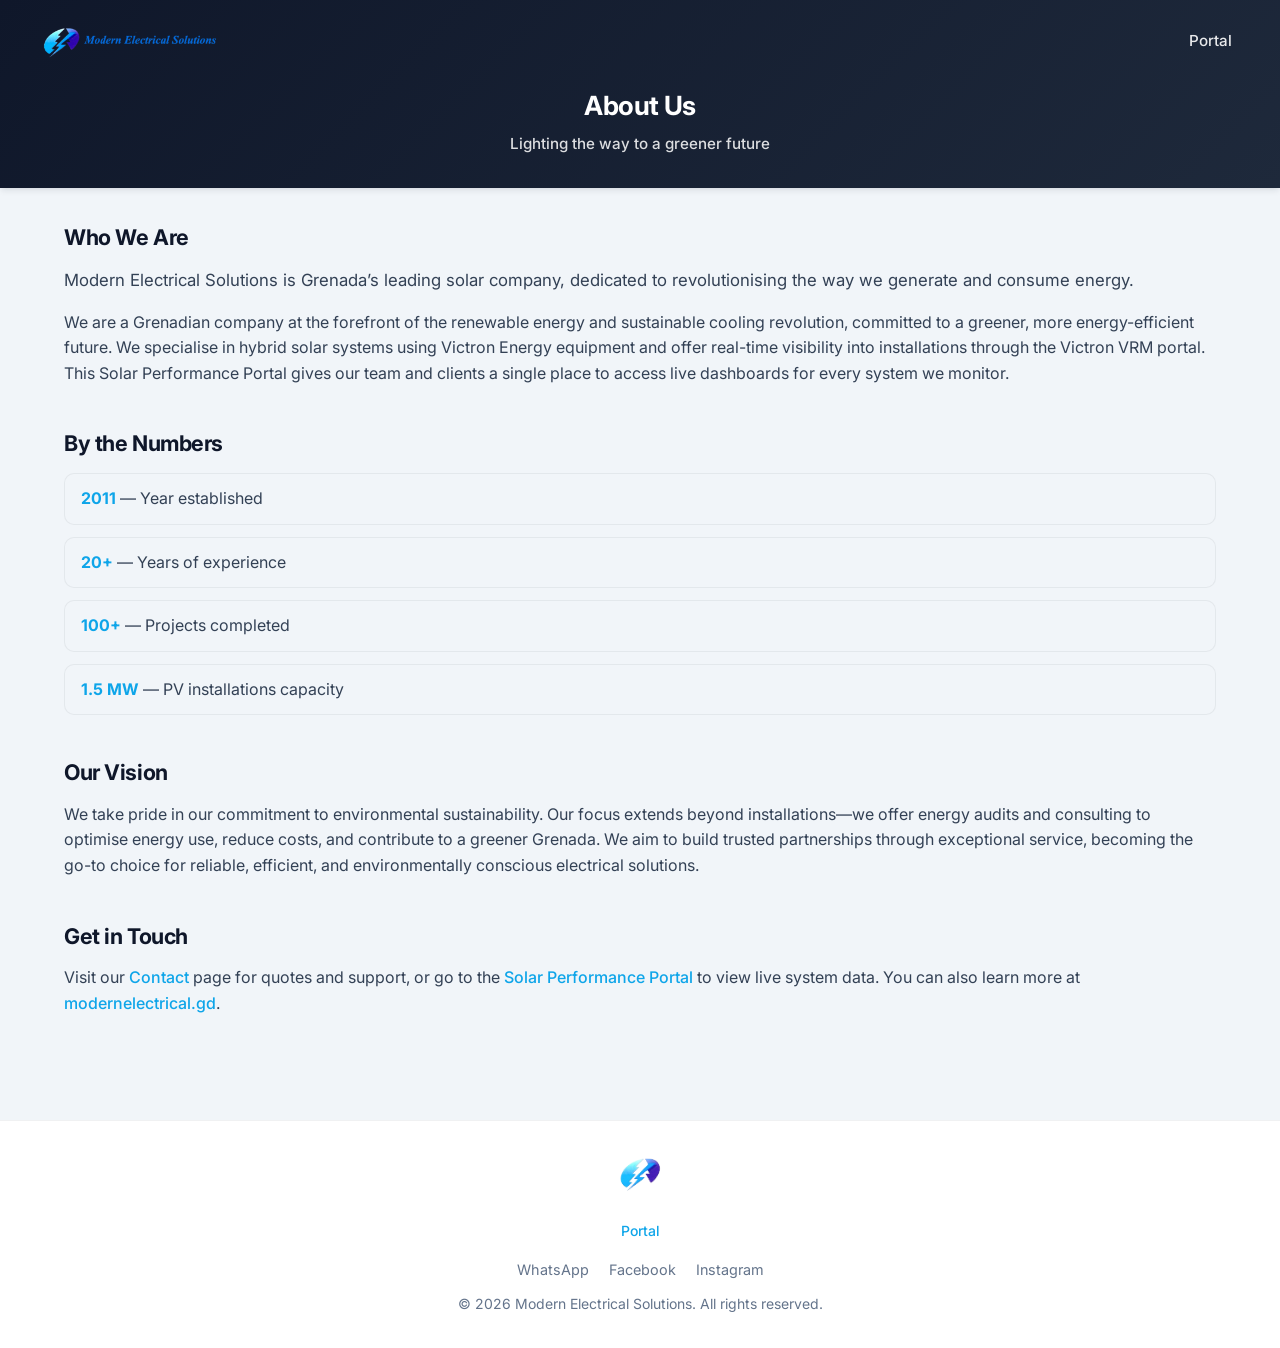
==== about.html @ 31b1ea4a "Add WhatsApp +1473-534-0037, full site (About/Services/Contact), nav/footer updates, live indicator," ====
<!DOCTYPE html>
<html lang="en">
<head>
  <meta charset="UTF-8">
  <meta name="viewport" content="width=device-width, initial-scale=1.0">
  <link rel="icon" href="assets/images/logo-footer.png" type="image/png">
  <meta name="description" content="Modern Electrical Solutions is Grenada's leading solar company. Learn about our vision, experience, and commitment to a greener future.">
  <title>About — Modern Electrical Solutions</title>
  <link rel="preconnect" href="https://fonts.googleapis.com">
  <link rel="preconnect" href="https://fonts.gstatic.com" crossorigin>
  <link href="https://fonts.googleapis.com/css2?family=Inter:wght@400;500;600;700&display=swap" rel="stylesheet">
  <link rel="stylesheet" href="style.css">
</head>
<body>
  <a href="#main-content" class="skip-link">Skip to main content</a>
  <header class="site-header">
    <div class="header-inner">
      <nav class="site-nav" aria-label="Main navigation">
        <a href="index.html" class="nav-logo"><img src="assets/images/logo.png" alt="Modern Electrical Solutions"></a>
        <ul class="nav-links">
          <li><a href="index.html">Portal</a></li>
          <li><a href="about.html" class="active">About</a></li>
          <li><a href="services.html">Services</a></li>
          <li><a href="contact.html">Contact</a></li>
        </ul>
        <button type="button" class="nav-toggle" aria-label="Open menu" aria-expanded="false"></button>
      </nav>
      <div class="hero hero-small">
        <h1 class="logo">About Us</h1>
        <p class="tagline">Lighting the way to a greener future</p>
      </div>
    </div>
  </header>

  <main class="main main-page" id="main-content">
    <section class="content-section">
      <h2 class="content-title">Who We Are</h2>
      <p class="content-lead">Modern Electrical Solutions is Grenada’s leading solar company, dedicated to revolutionising the way we generate and consume energy.</p>
      <p>We are a Grenadian company at the forefront of the renewable energy and sustainable cooling revolution, committed to a greener, more energy-efficient future. We specialise in hybrid solar systems using Victron Energy equipment and offer real-time visibility into installations through the Victron VRM portal. This Solar Performance Portal gives our team and clients a single place to access live dashboards for every system we monitor.</p>
    </section>
    <section class="content-section stats-section">
      <h2 class="content-title">By the Numbers</h2>
      <ul class="stats-list">
        <li><strong>2011</strong> — Year established</li>
        <li><strong>20+</strong> — Years of experience</li>
        <li><strong>100+</strong> — Projects completed</li>
        <li><strong>1.5&nbsp;MW</strong> — PV installations capacity</li>
      </ul>
    </section>
    <section class="content-section">
      <h2 class="content-title">Our Vision</h2>
      <p>We take pride in our commitment to environmental sustainability. Our focus extends beyond installations—we offer energy audits and consulting to optimise energy use, reduce costs, and contribute to a greener Grenada. We aim to build trusted partnerships through exceptional service, becoming the go-to choice for reliable, efficient, and environmentally conscious electrical solutions.</p>
    </section>
    <section class="content-section">
      <h2 class="content-title">Get in Touch</h2>
      <p>Visit our <a href="contact.html">Contact</a> page for quotes and support, or go to the <a href="index.html">Solar Performance Portal</a> to view live system data. You can also learn more at <a href="https://modernelectrical.gd/" target="_blank" rel="noopener noreferrer">modernelectrical.gd</a>.</p>
    </section>
  </main>

  <footer class="site-footer">
    <div class="footer-inner">
      <a href="index.html" class="footer-logo"><img src="assets/images/logo-footer.png" alt="Modern Electrical Solutions"></a>
      <div class="footer-nav">
        <a href="index.html">Portal</a>
        <a href="about.html">About</a>
        <a href="services.html">Services</a>
        <a href="contact.html">Contact</a>
        <a href="https://modernelectrical.gd/" target="_blank" rel="noopener noreferrer">Main site</a>
      </div>
      <div class="footer-social">
        <a href="https://wa.me/14735340037" target="_blank" rel="noopener noreferrer" aria-label="WhatsApp">WhatsApp</a>
        <a href="https://www.facebook.com/ModernElectricalSolution/" target="_blank" rel="noopener noreferrer" aria-label="Facebook">Facebook</a>
        <a href="https://www.instagram.com/modernelectrical.gd/" target="_blank" rel="noopener noreferrer" aria-label="Instagram">Instagram</a>
      </div>
      <p class="footer-copy">&copy; <span id="year"></span> Modern Electrical Solutions. All rights reserved.</p>
    </div>
  </footer>

  <script src="assets/nav.js"></script>
  <script>document.getElementById('year').textContent = new Date().getFullYear();</script>
</body>
</html>
---- style.css ----
/* ============================================
   Modern Electrical Solutions — Solar Portal
   MES branding, Tesla Energy–inspired UI
   ============================================ */

:root {
  --primary-dark: #0F172A;
  --secondary-dark: #1E293B;
  --accent-amber: #F59E0B;
  --accent-blue: #0EA5E9;
  --accent-blue-dark: #0284C7;
  --background: #F1F5F9;
  --background-alt: #E2E8F0;
  --text: #334155;
  --text-muted: #64748B;
  --white: #FFFFFF;
  --shadow-sm: 0 1px 2px rgba(15, 23, 42, 0.05);
  --shadow-md: 0 4px 6px -1px rgba(15, 23, 42, 0.08), 0 2px 4px -2px rgba(15, 23, 42, 0.06);
  --shadow-lg: 0 10px 15px -3px rgba(15, 23, 42, 0.08), 0 4px 6px -4px rgba(15, 23, 42, 0.06);
  --shadow-hover: 0 20px 25px -5px rgba(15, 23, 42, 0.08), 0 8px 10px -6px rgba(15, 23, 42, 0.06);
  --radius: 16px;
  --radius-sm: 10px;
  --transition: 0.25s cubic-bezier(0.4, 0, 0.2, 1);
  --focus-ring: 0 0 0 3px rgba(14, 165, 233, 0.4);
}

*,
*::before,
*::after {
  box-sizing: border-box;
}

html {
  scroll-behavior: smooth;
}

@media (prefers-reduced-motion: reduce) {
  html { scroll-behavior: auto; }
  *, *::before, *::after {
    animation-duration: 0.01ms !important;
    animation-iteration-count: 1 !important;
    transition-duration: 0.01ms !important;
  }
}

body {
  margin: 0;
  font-family: 'Inter', -apple-system, BlinkMacSystemFont, sans-serif;
  font-size: 16px;
  line-height: 1.6;
  color: var(--text);
  background: var(--background);
  -webkit-font-smoothing: antialiased;
}

/* Skip link for accessibility */
.skip-link {
  position: absolute;
  top: -100%;
  left: 1rem;
  z-index: 100;
  padding: 0.75rem 1.25rem;
  background: var(--white);
  color: var(--primary-dark);
  font-weight: 600;
  border-radius: var(--radius-sm);
  box-shadow: var(--shadow-lg);
  text-decoration: none;
  transition: top 0.2s ease;
}
.skip-link:focus {
  top: 1rem;
  outline: none;
  box-shadow: var(--focus-ring);
}

/* Focus visible for keyboard users */
a:focus-visible,
button:focus-visible,
input:focus-visible,
textarea:focus-visible {
  outline: none;
  box-shadow: var(--focus-ring);
}
.nav-links a:focus-visible { border-radius: 8px; }
.system-card .card-cta:focus-visible { box-shadow: var(--focus-ring), 0 2px 8px rgba(14, 165, 233, 0.35); }
.btn-primary:focus-visible { box-shadow: var(--focus-ring), 0 2px 8px rgba(14, 165, 233, 0.35); }
.page-system .back-link:focus-visible { box-shadow: var(--focus-ring); }
.page-system .vrm-open:focus-visible { box-shadow: var(--focus-ring), 0 2px 8px rgba(245, 158, 11, 0.35); }

/* ----- Header ----- */
.site-header {
  background: linear-gradient(135deg, var(--primary-dark) 0%, var(--secondary-dark) 100%);
  color: var(--white);
  padding: 1.25rem 1.5rem 2rem;
  box-shadow: var(--shadow-md);
}

.header-inner {
  max-width: 1200px;
  margin: 0 auto;
}

/* ----- Site nav ----- */
.site-nav {
  display: flex;
  flex-wrap: wrap;
  align-items: center;
  justify-content: space-between;
  gap: 1rem;
  margin-bottom: 1.5rem;
}

.nav-logo {
  display: flex;
  align-items: center;
  text-decoration: none;
  transition: opacity var(--transition);
}
.nav-logo:hover { opacity: 0.9; }
.nav-logo img {
  height: 40px;
  width: auto;
  max-width: 200px;
  object-fit: contain;
  display: block;
}

.nav-links {
  display: flex;
  flex-wrap: wrap;
  gap: 0.25rem 1.25rem;
  list-style: none;
  margin: 0;
  padding: 0;
}

.nav-links a {
  color: rgba(255, 255, 255, 0.9);
  text-decoration: none;
  font-size: 0.95rem;
  font-weight: 500;
  padding: 0.35rem 0.5rem;
  border-radius: 8px;
  transition: color var(--transition), background var(--transition);
}
.nav-links a:hover,
.nav-links a.active {
  color: var(--white);
}
.nav-links a.active {
  background: rgba(255, 255, 255, 0.15);
}

/* Hide all nav items except Portal */
.nav-links li:nth-child(n+2) {
  display: none;
}

.nav-toggle {
  display: none;
  width: 44px;
  height: 44px;
  padding: 0;
  border: none;
  background: rgba(255, 255, 255, 0.15);
  color: var(--white);
  border-radius: 10px;
  cursor: pointer;
  position: relative;
  align-items: center;
  justify-content: center;
}
.nav-toggle::before {
  content: '';
  width: 22px;
  height: 2px;
  background: currentColor;
  box-shadow: 0 -7px 0 currentColor, 0 7px 0 currentColor;
}
.nav-toggle:focus-visible { box-shadow: var(--focus-ring); }
@media (max-width: 640px) {
  .nav-toggle { display: flex; }
  .nav-links {
    display: none;
    position: absolute;
    top: 100%;
    left: 0;
    right: 0;
    background: var(--secondary-dark);
    padding: 1rem;
    border-radius: 0 0 var(--radius) var(--radius);
    box-shadow: var(--shadow-lg);
  }
  .nav-links.is-open {
    display: flex;
    flex-direction: column;
    gap: 0.25rem;
  }
  .site-nav { position: relative; }
}

/* ----- Hero ----- */
.hero {
  text-align: center;
}
.hero-small .logo { font-size: clamp(1.35rem, 3vw, 1.65rem); }
.hero-small .tagline { margin-top: 0.35rem; }

.logo {
  margin: 0;
  font-size: clamp(1.5rem, 4vw, 2rem);
  font-weight: 700;
  letter-spacing: -0.02em;
}

.tagline {
  margin: 0.5rem 0 0;
  font-size: 0.95rem;
  font-weight: 500;
  color: rgba(255, 255, 255, 0.85);
}

/* ----- Main ----- */
.main {
  max-width: 1200px;
  margin: 0 auto;
  padding: 2.5rem 1.5rem 4rem;
}

.portfolio-section {
  margin-bottom: 2rem;
}

.section-title {
  margin: 0 0 0.5rem;
  font-size: clamp(1.5rem, 3vw, 1.75rem);
  font-weight: 700;
  color: var(--primary-dark);
  letter-spacing: -0.02em;
}

.section-subtitle {
  margin: 0 0 1.5rem;
  font-size: 1rem;
  color: var(--text-muted);
}

/* Portal intro strip */
.portal-intro {
  display: flex;
  flex-wrap: wrap;
  align-items: center;
  justify-content: center;
  gap: 1rem 2rem;
  padding: 1rem 1.25rem;
  margin-bottom: 2rem;
  background: var(--white);
  border-radius: var(--radius);
  box-shadow: var(--shadow-sm);
  border: 1px solid rgba(15, 23, 42, 0.06);
  font-size: 0.9rem;
  color: var(--text-muted);
}
.portal-intro strong { color: var(--primary-dark); }
.portal-intro .intro-dot { color: var(--accent-blue); font-weight: 700; }

/* Section fade-in on scroll */
.portfolio-section .section-title,
.portfolio-section .section-subtitle {
  opacity: 0;
  transform: translateY(12px);
  transition: opacity 0.6s ease, transform 0.6s ease;
}

.portfolio-section.is-visible .section-title,
.portfolio-section.is-visible .section-subtitle {
  opacity: 1;
  transform: translateY(0);
}

.portfolio-section.is-visible .section-subtitle {
  transition-delay: 0.1s;
}

/* ----- Grid: 1 col mobile, 2 tablet, 3 desktop ----- */
.systems-grid {
  display: grid;
  grid-template-columns: 1fr;
  gap: 1.5rem;
  list-style: none;
  padding: 0;
  margin: 0;
}

@media (min-width: 640px) {
  .systems-grid {
    grid-template-columns: repeat(2, 1fr);
  }
}

@media (min-width: 960px) {
  .systems-grid {
    grid-template-columns: repeat(3, 1fr);
    gap: 1.75rem;
  }
}

/* ----- Card ----- */
.system-card {
  background: var(--white);
  border-radius: var(--radius);
  padding: 1.5rem;
  box-shadow: var(--shadow-md);
  transition: transform var(--transition), box-shadow var(--transition), opacity 0.6s ease, transform 0.6s ease, border-color var(--transition);
  opacity: 0;
  transform: translateY(24px);
  border: 1px solid rgba(15, 23, 42, 0.06);
  border-left: 3px solid transparent;
}

.system-card.is-visible {
  opacity: 1;
  transform: translateY(0);
}

.system-card:hover {
  transform: translateY(-4px);
  box-shadow: var(--shadow-hover);
  border-left-color: var(--accent-blue);
}

.system-card .card-name {
  margin: 0 0 0.35rem;
  font-size: 1.15rem;
  font-weight: 700;
  color: var(--primary-dark);
  letter-spacing: -0.02em;
}

.system-card .card-type {
  margin: 0 0 1.25rem;
  font-size: 0.875rem;
  color: var(--text-muted);
  font-weight: 500;
}

.system-card .card-cta {
  display: inline-flex;
  align-items: center;
  justify-content: center;
  gap: 0.5rem;
  width: 100%;
  min-height: 44px;
  padding: 0.75rem 1.25rem;
  font-family: inherit;
  font-size: 0.9rem;
  font-weight: 600;
  color: var(--white);
  background: linear-gradient(135deg, var(--accent-blue) 0%, var(--accent-blue-dark) 100%);
  border: none;
  border-radius: var(--radius-sm);
  cursor: pointer;
  text-decoration: none;
  transition: opacity var(--transition), transform var(--transition), box-shadow var(--transition);
  box-shadow: 0 2px 8px rgba(14, 165, 233, 0.35);
}

.system-card .card-cta:hover {
  opacity: 0.95;
  transform: scale(1.02);
  box-shadow: 0 4px 12px rgba(14, 165, 233, 0.4);
}

.system-card .card-cta:active {
  transform: scale(0.98);
}

.system-card .card-cta::after {
  content: '→';
  font-weight: 700;
  opacity: 0.9;
}

/* Stagger delay when card becomes visible (via JS) */
.system-card.is-visible:nth-child(1) { transition-delay: 0s; }
.system-card.is-visible:nth-child(2) { transition-delay: 0.05s; }
.system-card.is-visible:nth-child(3) { transition-delay: 0.1s; }
.system-card.is-visible:nth-child(4) { transition-delay: 0.15s; }
.system-card.is-visible:nth-child(5) { transition-delay: 0.2s; }
.system-card.is-visible:nth-child(6) { transition-delay: 0.25s; }
.system-card.is-visible:nth-child(7) { transition-delay: 0.3s; }
.system-card.is-visible:nth-child(8) { transition-delay: 0.35s; }
.system-card.is-visible:nth-child(9) { transition-delay: 0.4s; }
.system-card.is-visible:nth-child(10) { transition-delay: 0.45s; }

/* ----- Footer ----- */
.site-footer {
  padding: 2rem 1.5rem;
  text-align: center;
  font-size: 0.875rem;
  color: var(--text-muted);
  background: var(--white);
  border-top: 1px solid rgba(15, 23, 42, 0.06);
}

.footer-inner {
  max-width: 1200px;
  margin: 0 auto;
}

.footer-logo {
  display: block;
  margin-bottom: 1rem;
}
.footer-logo img {
  height: 44px;
  width: auto;
  max-width: 220px;
  object-fit: contain;
  opacity: 0.9;
}
.footer-logo:hover img { opacity: 1; }

.footer-nav {
  display: flex;
  flex-wrap: wrap;
  justify-content: center;
  gap: 1rem 1.5rem;
  margin-bottom: 1rem;
}
.footer-nav a {
  color: var(--accent-blue);
  text-decoration: none;
  font-weight: 500;
}
.footer-nav a:hover { text-decoration: underline; }

/* Hide footer nav except Portal */
.footer-nav a:nth-child(n+2) {
  display: none;
}

.footer-social {
  display: flex;
  flex-wrap: wrap;
  justify-content: center;
  gap: 0.75rem 1.25rem;
  margin-bottom: 0.75rem;
  font-size: 0.9rem;
}
.footer-social a {
  color: var(--text-muted);
  text-decoration: none;
}
.footer-social a:hover { color: var(--accent-blue); }

.footer-copy {
  margin: 0;
  color: var(--text-muted);
}

/* ----- Content pages (About, Services, Contact) ----- */
.main-page {
  padding-top: 2rem;
  padding-bottom: 4rem;
}

.content-section {
  margin-bottom: 2.5rem;
}

.content-title {
  margin: 0 0 0.75rem;
  font-size: 1.35rem;
  font-weight: 700;
  color: var(--primary-dark);
  letter-spacing: -0.02em;
}

.content-lead {
  font-size: 1.05rem;
  color: var(--text);
  margin: 0 0 1rem;
}

.content-section p {
  margin: 0 0 1rem;
  color: var(--text);
}
.content-section p:last-child { margin-bottom: 0; }

.content-section a {
  color: var(--accent-blue);
  text-decoration: none;
  font-weight: 500;
}
.content-section a:hover { text-decoration: underline; }

.content-cta {
  margin-top: 2rem;
  padding-top: 1.5rem;
  border-top: 1px solid rgba(15, 23, 42, 0.08);
}

.btn {
  display: inline-flex;
  align-items: center;
  justify-content: center;
  padding: 0.75rem 1.5rem;
  font-family: inherit;
  font-size: 1rem;
  font-weight: 600;
  text-decoration: none;
  border: none;
  border-radius: 10px;
  cursor: pointer;
  transition: opacity var(--transition), transform var(--transition);
}
.btn-primary {
  color: var(--white);
  background: linear-gradient(135deg, var(--accent-blue) 0%, #0284C7 100%);
  box-shadow: 0 2px 8px rgba(14, 165, 233, 0.35);
}
.btn-primary:hover {
  opacity: 0.95;
  transform: scale(1.02);
}

/* ----- Contact page ----- */
.contact-grid {
  display: grid;
  gap: 2rem;
}
@media (min-width: 720px) {
  .contact-grid {
    grid-template-columns: 1fr 1fr;
    align-items: start;
  }
}

.contact-list {
  list-style: none;
  padding: 0;
  margin: 1rem 0;
}
.contact-list li {
  margin-bottom: 1.25rem;
  padding-bottom: 1rem;
  border-bottom: 1px solid rgba(15, 23, 42, 0.08);
}
.contact-list li:last-child { margin-bottom: 0; padding-bottom: 0; border-bottom: none; }
.contact-list a { color: var(--accent-blue); }
.contact-note,
.form-note {
  font-size: 0.85rem;
  color: var(--text-muted);
  margin-top: 1rem;
}

.contact-social {
  margin-top: 1rem;
  font-size: 0.95rem;
}
.contact-social a { color: var(--accent-blue); }

/* ----- About page stats ----- */
.stats-list {
  list-style: none;
  padding: 0;
  margin: 0;
  display: grid;
  gap: 0.75rem;
}
.stats-list li {
  padding: 0.75rem 1rem;
  background: var(--background);
  border-radius: 10px;
  border: 1px solid rgba(15, 23, 42, 0.06);
}
.stats-list strong { color: var(--accent-blue); }

.contact-form label {
  display: block;
  margin: 1rem 0 0.35rem;
  font-weight: 600;
  font-size: 0.9rem;
  color: var(--primary-dark);
}
.contact-form label:first-of-type { margin-top: 0; }
.contact-form input,
.contact-form textarea {
  width: 100%;
  padding: 0.65rem 0.9rem;
  font-family: inherit;
  font-size: 1rem;
  border: 1px solid rgba(15, 23, 42, 0.15);
  border-radius: 10px;
  background: var(--white);
  color: var(--text);
  transition: border-color var(--transition);
}
.contact-form input:focus,
.contact-form textarea:focus {
  outline: none;
  border-color: var(--accent-blue);
  box-shadow: 0 0 0 3px rgba(14, 165, 233, 0.2);
}
.contact-form textarea { resize: vertical; min-height: 100px; }
.contact-form button { margin-top: 1.25rem; }

/* ============================================
   System detail page (systems/*.html)
   ============================================ */
.page-system {
  min-height: 100vh;
  display: flex;
  flex-direction: column;
}

.page-system .site-header {
  padding: 1rem 1.5rem;
}

.page-system .hero { display: none; }
.page-system .site-header .nav-links a { color: rgba(255,255,255,0.9); }
/* Hide back link and title from header; they live in main content */
.page-system .site-header .back-link,
.page-system .site-header .page-system-logo,
.page-system .site-header .tagline {
  display: none !important;
}

/* Back link and title live in main content */
.page-system .back-link-content {
  display: inline-flex;
  align-items: center;
  gap: 0.35rem;
  margin-bottom: 1rem;
  font-size: 0.9rem;
  font-weight: 500;
  color: var(--accent-blue);
  text-decoration: none;
  transition: color var(--transition);
}
.page-system .back-link-content:hover { color: var(--accent-blue-dark); text-decoration: underline; }
.page-system .back-link-content:focus-visible { box-shadow: var(--focus-ring); border-radius: 6px; }

/* Live connection indicator (database-style) */
.page-system .live-indicator {
  display: inline-flex;
  align-items: center;
  gap: 0.4rem;
  margin: 0;
  font-size: 0.8rem;
  font-weight: 600;
  color: #059669;
  text-transform: uppercase;
  letter-spacing: 0.05em;
  flex-shrink: 0;
}
.page-system .system-details .live-indicator {
  position: absolute;
  top: 1rem;
  right: 1.25rem;
  margin: 0;
}
.page-system .live-indicator-dot {
  width: 8px;
  height: 8px;
  border-radius: 50%;
  background: #059669;
  box-shadow: 0 0 0 0 rgba(5, 150, 105, 0.5);
  animation: live-pulse 2s ease-in-out infinite;
}
@keyframes live-pulse {
  0%, 100% { box-shadow: 0 0 0 0 rgba(5, 150, 105, 0.5); }
  50% { box-shadow: 0 0 0 6px rgba(5, 150, 105, 0); }
}
.page-system .live-indicator[aria-hidden="true"] { display: none; }
@media (prefers-reduced-motion: reduce) {
  .page-system .live-indicator-dot { animation: none; box-shadow: none; }
}

.page-system .system-title {
  margin: 0 0 1rem;
  font-size: clamp(1.25rem, 3vw, 1.5rem);
  font-weight: 700;
  color: var(--primary-dark);
}

.page-system .system-details {
  position: relative;
  margin: 0 0 1.5rem;
  padding: 1.25rem 1.5rem;
  padding-top: 2.25rem;
  background: var(--white);
  border-radius: var(--radius);
  box-shadow: var(--shadow-md);
  border: 1px solid rgba(15, 23, 42, 0.06);
}

.page-system .system-details-main {
  min-width: 0;
}

.page-system .system-details-title {
  margin: 0 0 1rem;
  font-size: 0.875rem;
  font-weight: 600;
  color: var(--text-muted);
  text-transform: uppercase;
  letter-spacing: 0.04em;
}

.page-system .system-details-list {
  display: grid;
  grid-template-columns: auto 1fr;
  gap: 0.35rem 1.5rem;
  margin: 0;
  font-size: 0.95rem;
}

.page-system .system-details-term {
  margin: 0;
  font-weight: 500;
  color: var(--text-muted);
}

.page-system .system-details-value {
  margin: 0;
  font-weight: 500;
  color: var(--primary-dark);
}

.page-system .system-details-actions {
  display: flex;
  flex-wrap: wrap;
  align-items: center;
  gap: 0.75rem 1rem;
  margin-top: 1.25rem;
  padding-top: 1.25rem;
  border-top: 1px solid rgba(15, 23, 42, 0.08);
}

.page-system .btn-vrm-open {
  color: var(--white);
  background: linear-gradient(135deg, var(--accent-amber) 0%, #D97706 100%);
  box-shadow: 0 2px 8px rgba(245, 158, 11, 0.35);
  padding: 0.6rem 1.25rem;
  font-size: 0.95rem;
  font-weight: 600;
  border-radius: var(--radius-sm);
  text-decoration: none;
  display: inline-flex;
  align-items: center;
  gap: 0.35rem;
  transition: opacity var(--transition), transform var(--transition);
}
.page-system .btn-vrm-open:hover {
  opacity: 0.95;
  transform: scale(1.02);
}
.page-system .btn-vrm-open:focus-visible { box-shadow: var(--focus-ring), 0 2px 8px rgba(245, 158, 11, 0.35); }

.page-system .main-content {
  flex: 1;
  max-width: 1100px;
  margin: 0 auto;
  padding: 1.5rem;
  width: 100%;
}

.page-system .breadcrumb {
  margin: 0 0 1rem;
  font-size: 0.9rem;
  color: var(--text-muted);
}
.page-system .breadcrumb a {
  color: var(--accent-blue);
  text-decoration: none;
  font-weight: 500;
}
.page-system .breadcrumb a:hover { text-decoration: underline; }
.page-system .breadcrumb span { margin: 0 0.35rem; color: var(--text-muted); }

.page-system .iframe-wrap {
  position: relative;
  background: var(--white);
  border-radius: var(--radius);
  overflow: hidden;
  box-shadow: var(--shadow-lg);
  border: 1px solid rgba(15, 23, 42, 0.08);
  margin: 0 0 1rem;
}

.page-system .iframe-loading {
  position: absolute;
  inset: 0;
  display: flex;
  align-items: center;
  justify-content: center;
  background: var(--background);
  color: var(--text-muted);
  font-size: 0.95rem;
  font-weight: 500;
  transition: opacity 0.3s ease, visibility 0.3s ease;
}
.page-system .iframe-wrap.loaded .iframe-loading {
  opacity: 0;
  visibility: hidden;
  pointer-events: none;
}

.page-system .vrm-iframe {
  display: block;
  width: 100%;
  min-height: 70vh;
  border: none;
}


.page-system .placeholder-message {
  padding: 3rem 2rem;
  text-align: center;
  color: var(--text-muted);
  background: var(--background);
  border-radius: var(--radius);
  margin-bottom: 1rem;
}
.page-system .placeholder-message a {
  color: var(--accent-blue);
  font-weight: 500;
  text-decoration: none;
}
.page-system .placeholder-message a:hover { text-decoration: underline; }

.page-system .system-not-found {
  padding: 2rem 1.5rem;
  text-align: center;
  background: var(--background);
  border-radius: var(--radius);
  color: var(--text-muted);
  margin-bottom: 1rem;
}
.page-system .system-not-found a {
  color: var(--accent-blue);
  font-weight: 600;
}
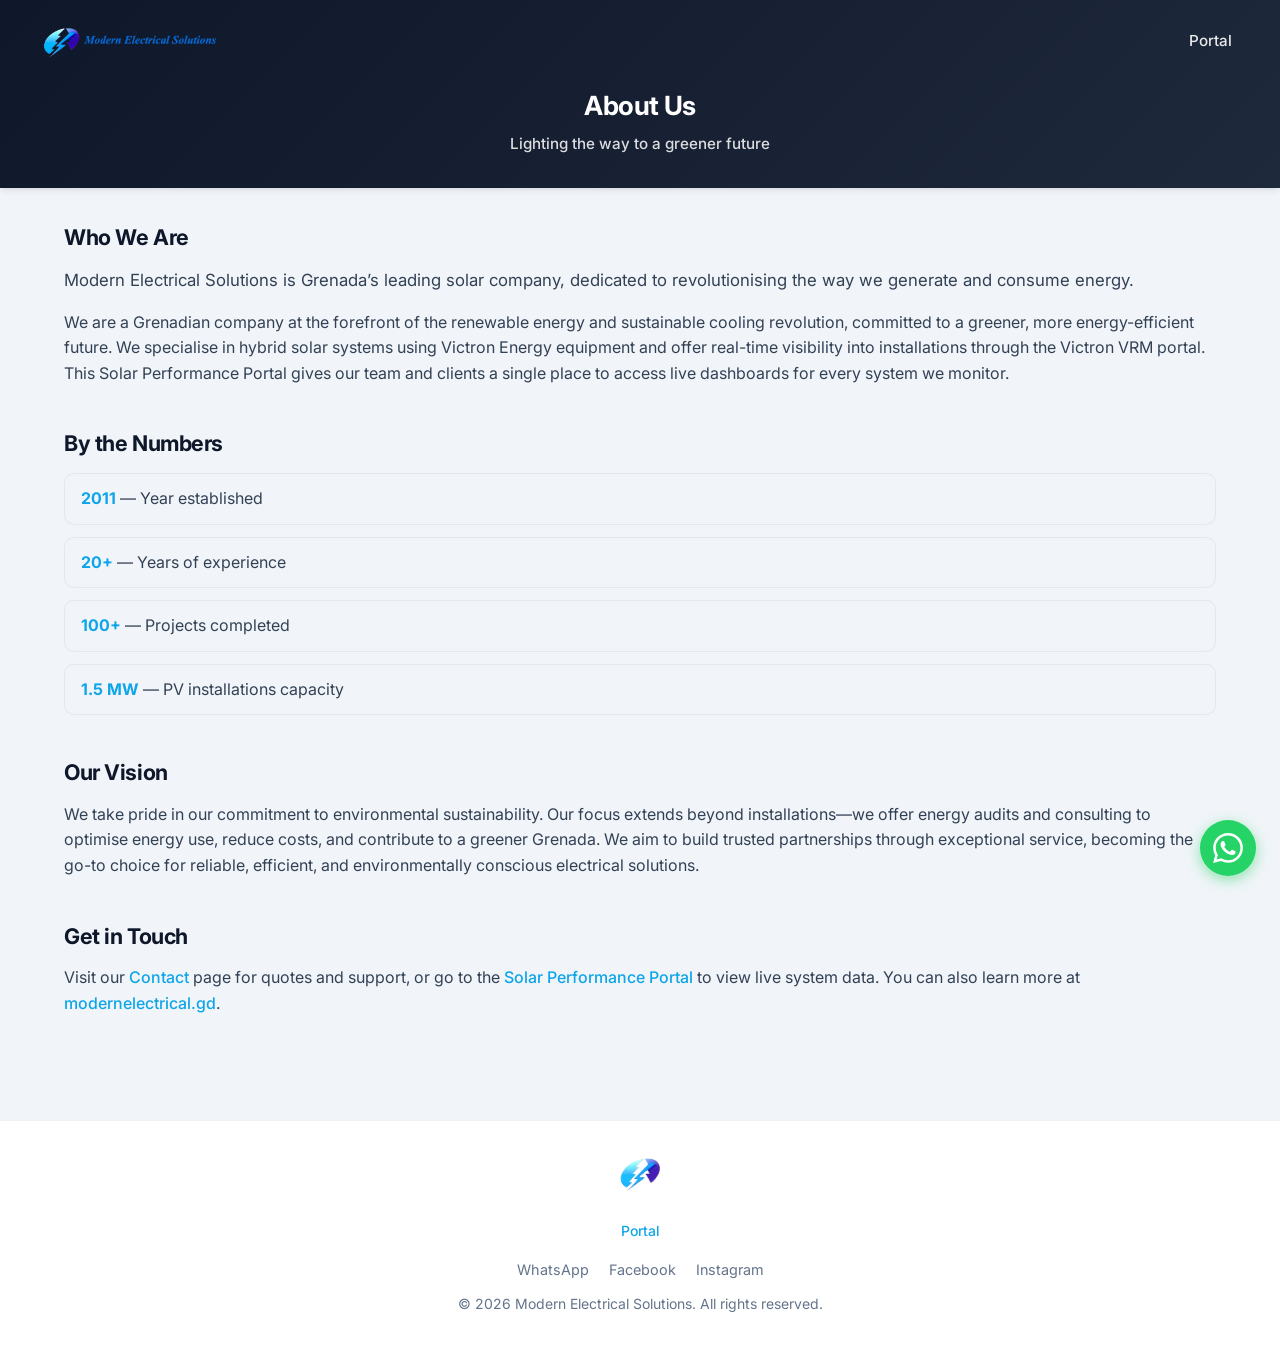
==== commit b53e6b26: "Add floating WhatsApp button (bottom-right) on all pages Made-with: Cursor" ====
--- a/about.html
+++ b/about.html
@@ -76,6 +76,10 @@
     </div>
   </footer>
 
+  <a href="https://wa.me/14735340037" class="whatsapp-float" target="_blank" rel="noopener noreferrer" aria-label="Chat on WhatsApp">
+    <svg viewBox="0 0 24 24" xmlns="http://www.w3.org/2000/svg"><path d="M17.472 14.382c-.297-.149-1.758-.867-2.03-.967-.273-.099-.471-.148-.67.15-.197.297-.767.966-.94 1.164-.173.199-.347.223-.644.075-.297-.15-1.255-.463-2.39-1.475-.883-.788-1.48-1.761-1.653-2.059-.173-.297-.018-.458.13-.606.134-.133.298-.347.446-.52.149-.174.198-.298.298-.497.099-.198.05-.371-.025-.52-.075-.149-.669-1.612-.916-2.207-.242-.579-.487-.5-.669-.51-.173-.008-.371-.01-.57-.01-.198 0-.52.074-.792.372-.272.297-1.04 1.016-1.04 2.479 0 1.462 1.065 2.875 1.213 3.074.149.198 2.096 3.2 5.077 4.487.709.306 1.262.489 1.694.625.712.227 1.36.195 1.871.118.571-.085 1.758-.719 2.006-1.413.248-.694.248-1.289.173-1.413-.074-.124-.272-.198-.57-.347m-5.421 7.403h-.004a9.87 9.87 0 01-5.031-1.378l-.361-.214-3.741.982.998-3.648-.235-.374a9.86 9.86 0 01-1.51-5.26c.001-5.45 4.436-9.884 9.888-9.884 2.64 0 5.122 1.03 6.988 2.898a9.825 9.825 0 012.893 6.994c-.003 5.45-4.437 9.884-9.885 9.884m8.413-18.297A11.815 11.815 0 0012.05 0C5.495 0 .16 5.335.157 11.892c0 2.096.547 4.142 1.588 5.945L.057 24l6.305-1.654a11.882 11.882 0 005.683 1.448h.005c6.554 0 11.89-5.335 11.893-11.893a11.821 11.821 0 00-3.48-8.413z"/></svg>
+  </a>
+
   <script src="assets/nav.js"></script>
   <script>document.getElementById('year').textContent = new Date().getFullYear();</script>
 </body>
--- a/style.css
+++ b/style.css
@@ -22,6 +22,7 @@
   --radius-sm: 10px;
   --transition: 0.25s cubic-bezier(0.4, 0, 0.2, 1);
   --focus-ring: 0 0 0 3px rgba(14, 165, 233, 0.4);
+  --whatsapp-green: #25D366;
 }
 
 *,
@@ -460,6 +461,39 @@
   color: var(--text-muted);
 }
 
+/* ----- Floating WhatsApp button ----- */
+.whatsapp-float {
+  position: fixed;
+  bottom: 1.5rem;
+  right: 1.5rem;
+  z-index: 999;
+  width: 56px;
+  height: 56px;
+  border-radius: 50%;
+  background: var(--whatsapp-green);
+  color: var(--white);
+  display: flex;
+  align-items: center;
+  justify-content: center;
+  box-shadow: 0 4px 14px rgba(37, 211, 102, 0.5);
+  text-decoration: none;
+  transition: transform var(--transition), box-shadow var(--transition);
+}
+.whatsapp-float:hover {
+  transform: scale(1.08);
+  box-shadow: 0 6px 20px rgba(37, 211, 102, 0.55);
+  color: var(--white);
+}
+.whatsapp-float:focus-visible {
+  outline: none;
+  box-shadow: 0 0 0 3px rgba(37, 211, 102, 0.5);
+}
+.whatsapp-float svg {
+  width: 30px;
+  height: 30px;
+  fill: currentColor;
+}
+
 /* ----- Content pages (About, Services, Contact) ----- */
 .main-page {
   padding-top: 2rem;
